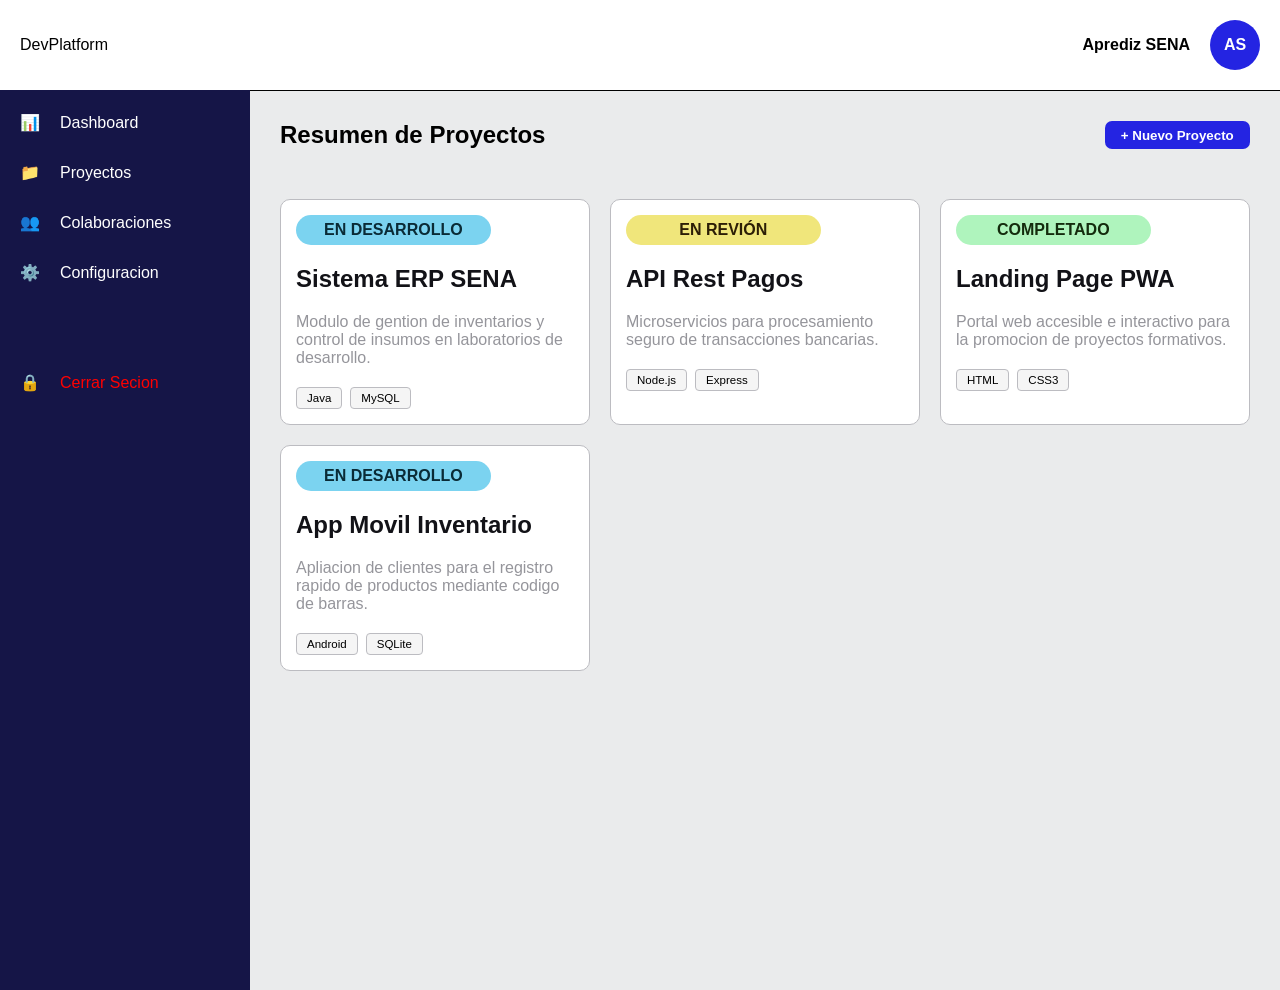
==== Jesus Manuel Sanchez/dashboard.html @ c8b3ba93 "Commit 1: esto fue lo que se entrego en la evaluacion" ====
<!DOCTYPE html>
<html lang="en">
<head>
    <meta charset="UTF-8">
    <meta name="viewport" content="width=device-width, initial-scale=1.0">
    <title>Dashboard</title>
    <link rel="stylesheet" href="css/style.css">
</head>
<body class="body-dashboard">

    <div class="contenido-inicial">
        <span class="menu">DevPlatform</span>

            <div>
            <h4>Aprediz SENA</h4>
            <span>AS</span>
            </div>
        </div>

    <div class="dashboard">

        <header>

            <nav>
                <ul>
                    <li><a href="dashboard" class="iconos1">Dashboard</a></li>
                    <li><a href="proyectos" class="iconos2">Proyectos</a></li>
                    <li><a href="colaboraciones" class="iconos3">Colaboraciones</a></li>
                    <li><a href="configuracion" class="iconos4">Configuracion</a></li>

                    <li><a href="index.html" class="cerrar-sesion iconos5">Cerrar Secion</a></li>
                </ul>
            </nav>
            
        </header>

        <main>
            <section>
                <div class="contenido">
                    <h1>Resumen de Proyectos</h1>

                    <button>+ Nuevo Proyecto</button>
                </div>

                <div class="contenerdor-proyectos">

                    <article class="proyectos item1">
                        <div class="estado"><span >EN DESARROLLO</span></div>
                        <h2>Sistema ERP SENA</h2>
                        <p>Modulo de gention de inventarios y control de insumos en laboratorios de desarrollo.</p>

                        <div class="sitios">
                        <span>Java</span>
                        <span>MySQL</span>
                        </div>
                    </article>

                    <article class="proyectos item2">
                        <div class="estado"><span>EN REVIÓN</span></div>
                        <h2>API Rest Pagos</h2>
                        <p>Microservicios para procesamiento seguro de transacciones bancarias.</p>

                        <div class="sitios">
                        <span>Node.js</span>
                        <span>Express</span>
                        </div>
                    </article>

                    <article class="proyectos item3">
                        <div class="estado"><span>COMPLETADO</span></div>
                        <h2>Landing Page PWA</h2>
                        <p>Portal web accesible e interactivo para la promocion de proyectos formativos.</p>

                        <div class="sitios">
                        <span>HTML</span>
                        <span>CSS3</span>
                        </div>
                    </article>

                    <article class="proyectos item1">
                        <div class="estado"><span >EN DESARROLLO</span></div>
                        <h2>App Movil Inventario</h2>
                        <p>Apliacion de clientes para el registro rapido de productos mediante codigo de barras.</p>

                        <div class="sitios">
                        <span>Android</span>
                        <span>SQLite</span>
                        </div>
                    </article>
        
                </div>
            </section>
        </main>
    </div>
    
</body>
</html>
---- Jesus Manuel Sanchez/css/style.css ----
*{
    margin: 0px;
    padding: 0px;
    box-sizing: border-box;
}

.body-index{
    min-height:100vh;
    flex-direction:column;
    background-color: rgb(234, 235, 236);
    display: flex;
    justify-content: center;
    align-items: center;
    font-family: Arial, Helvetica, sans-serif;

}

.container-form{
    width: 500px;
    height: 500px;
    background-color:white;
    padding: 20px;
    border-radius: 10px;
    box-shadow: 0 6px 10px rgb(188, 188, 193);
}

.contenido-form{
    text-align: center;
    margin-bottom: 30px;
}

.contenido-form span{
    color: rgb(61, 61, 241);
}

.contenido-form p{
    color: rgb(152, 152, 158);
    margin-top: 15px;
}

form label { 
    display: block;               
    margin-top: 20px;              
    font-weight: bold;           
}

form input, form select{ 
    width: 100%;                 
    padding: 8px;                
    margin-top: 5px;              
    border: 2px solid rgb(188, 188, 193) ;
    border-radius: 7px;
}

form button { 
    color: white;
    background-color: rgb(36, 36, 226);   
    width: 100%;            
    border: none;                 
    padding: 10px 15px;           
    margin-top: 15px;            
    border-radius: 10px;           
    cursor: pointer;              
}

form button:hover{
    background-color: rgb(67, 67, 237); 
}


.checkbox{
    display: flex;
    margin-top: 20px;
    justify-content: center;
    align-items: center;
    
}

.checkbox span{
    font-size: 15px;
    width: 200%;
    color: rgb(152, 152, 158);
}

.checkbox input{
    font-size: 10px;
    width:30px;
    margin-right: 20px;
}

/*=======================DASHBOARD======================================*/

.dashboard{
    display: flex;
    min-height: 100vh;
}
.body-dashboard{
    background-color: white;
    font-family: Arial, Helvetica, sans-serif;
}


.contenido-inicial{
    display: flex;
    justify-content: space-between;
    padding: 20px;
    align-items: center;
}

.contenido-inicial div{
    display: flex;
    gap: 20px;
    justify-content: center;
    align-items: center;
}

.contenido-inicial div span{
    background-color: rgb(36, 36, 226); 
    width: 50px;
    border-radius: 50px;
    color: white;
    font-weight: bold;
    height: 50px;
    display: flex;
    align-items: center;
    justify-content: center;
}

header{
    color: white;
    background-color: rgb(21, 21, 71);
    text-align: left;
    width: 250px;
    flex-shrink: 0;
}


header nav ul{
    list-style: none;
}

header nav ul li{
    margin: 15px 0;
}

nav a{
    display: block;
    color: white;
    padding: 8px 20px;
    text-decoration: none;
}


.iconos1::before{
    content: "📊";
    margin-right: 20px;
}

.iconos2::before{
    content: "📁";
    margin-right: 20px;
}

.iconos3::before{
    content: "👥";
    margin-right: 20px;
}

.iconos4::before{
    content: "⚙️";
    margin-right: 20px;
}

.iconos5::before{
    content: "🔒";
    margin-right: 20px;
}

nav a:hover{
    background-color: rgb(39, 39, 119);
    border-left: 4px solid rgb(36, 36, 226); ;
}

.cerrar-sesion{
    color: red;
    margin-top: 30%;
}

main{
    flex-grow: 1;
    padding: 30px;
    background-color: rgb(234, 235, 236);
    border-top: 1px solid;
}

.contenido{
    display: flex;
    justify-content: space-between;
}

.contenido button{
     background-color: rgb(36, 36, 226); 
     border: none;
    color: white;  
    width: 15%;
    font-weight: bold;
    border-radius: 7px;
}

.contenido button:hover{
     background-color: rgb(67, 67, 237); 
}

.contenerdor-proyectos{
    display: grid;
    grid-template-columns: repeat(auto-fit, minmax(250px, 1fr));
    gap: 20px;
    width: 100%;
    margin-top: 50px;
}

.proyectos{
    background-color: white;
    padding: 15px;
    border-radius: 10px;
    display: flex;
    flex-direction: column;
    border: 1px solid rgb(188, 188, 193) ;
}

.proyectos:hover{
    transform: translateY(-5px);
}

.proyectos p{
    color: rgb(149, 149, 155);
    margin-top: 20px;
}

.proyectos h2{
    color: rgb(18, 18, 23);
    margin-top: 20px;
}

.sitios {
    display: flex;
    gap: 8px;
    margin-top: 20px;
  
}

.sitios span {
    font-size: 0.72rem;
    border: 1px solid rgb(188, 188, 193) ;
    background-color: rgba(88, 86, 86, 0.06);
    padding: 4px 10px;
    border-radius: 4px;
}

.proyectos.item1 .estado{
    background-color: rgb(123, 211, 240);
    height: 30px;
    border-radius: 15px;
    align-items: center;
    display: flex;
    justify-content: center;
    color: rgb(10, 43, 54);
    font-weight: bolder;
    width: 70%;
}

.proyectos.item2 .estado{
    background-color: rgb(240, 230, 123);
    height: 30px;
    border-radius: 15px;
    align-items: center;
    display: flex;
    justify-content: center;
    color: rgb(44, 30, 6);
    font-weight: bolder;
     width: 70%;
}
.proyectos.item3 .estado{
    background-color: rgb(175, 244, 189);
    height: 30px;
    border-radius: 15px;
    align-items: center;
    display: flex;
    justify-content: center;
    color: rgb(20, 43, 13);
    font-weight: bolder;
     width: 70%;
}

 @media (max-width: 900px) {
    
    header{
        display: none;
    }

    .contenido{
        display: block;
    }

    .contenido button{
    width: 20%;
    height: 40px;
    margin-top: 20px;
    }

    .menu::before{
        content: "🟰";
        margin-right: 20px;
    }
}
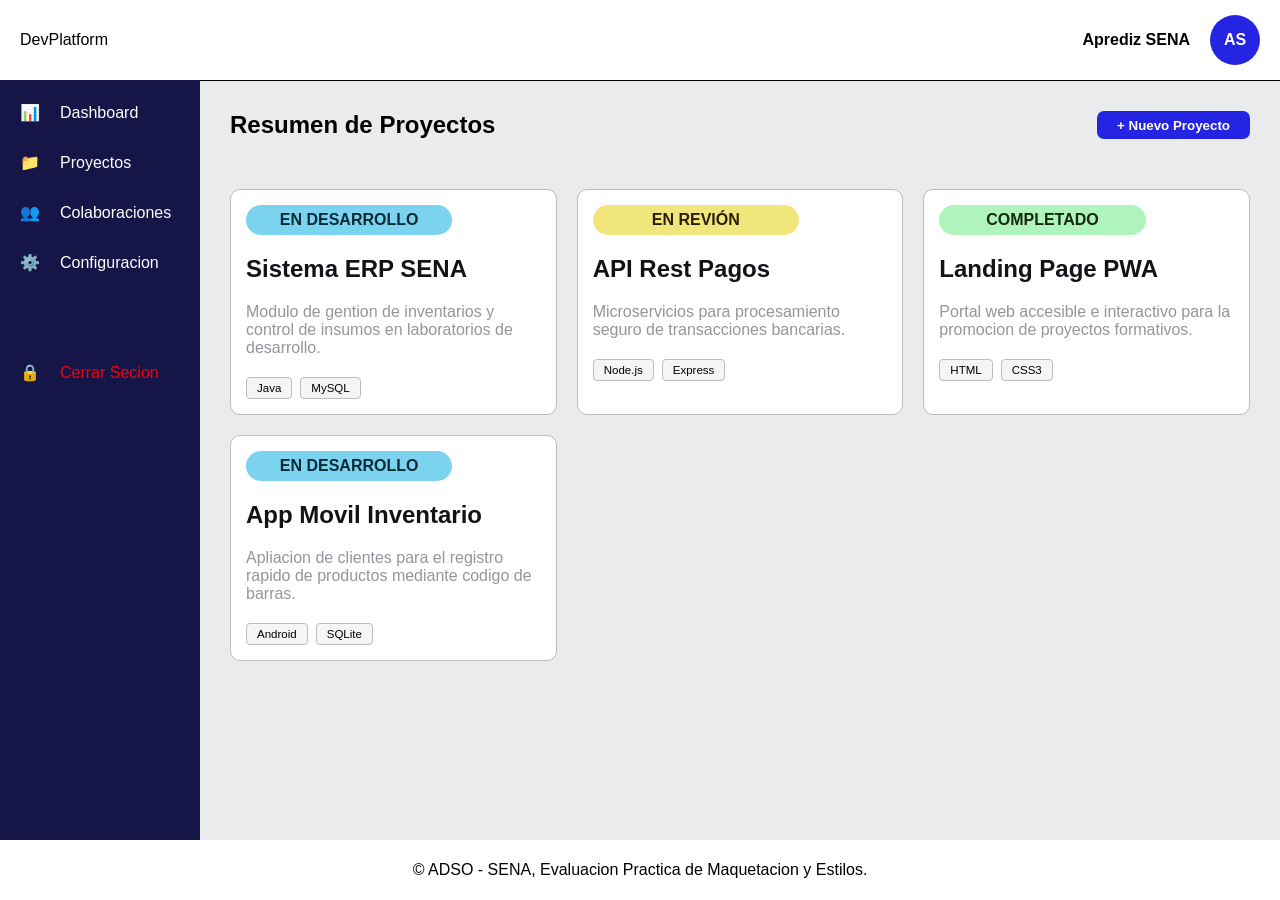
==== commit 85a528eb: "Commit 2: Se corrigieron cosas que faltaba y solicitaba los requerimientos de la pagina" ====
--- a/Jesus Manuel Sanchez/dashboard.html
+++ b/Jesus Manuel Sanchez/dashboard.html
@@ -8,31 +8,30 @@
 </head>
 <body class="body-dashboard">
 
-    <div class="contenido-inicial">
-        <span class="menu">DevPlatform</span>
-
-            <div>
-            <h4>Aprediz SENA</h4>
-            <span>AS</span>
-            </div>
-        </div>
-
     <div class="dashboard">
 
-        <header>
+    <header class="contenido-inicial">
 
-            <nav>
-                <ul>
-                    <li><a href="dashboard" class="iconos1">Dashboard</a></li>
-                    <li><a href="proyectos" class="iconos2">Proyectos</a></li>
-                    <li><a href="colaboraciones" class="iconos3">Colaboraciones</a></li>
-                    <li><a href="configuracion" class="iconos4">Configuracion</a></li>
+            <span class="menu">DevPlatform</span>
 
-                    <li><a href="index.html" class="cerrar-sesion iconos5">Cerrar Secion</a></li>
-                </ul>
-            </nav>
+                <div>
+                <h4>Aprediz SENA</h4>
+                <span>AS</span>
+                </div>
+     </header>
+
+
+     <nav>
+            <ul>
+                <li><a href="dashboard" class="iconos1">Dashboard</a></li>
+                <li><a href="proyectos" class="iconos2">Proyectos</a></li>
+                <li><a href="colaboraciones" class="iconos3">Colaboraciones</a></li>
+                <li><a href="configuracion" class="iconos4">Configuracion</a></li>
+
+                <li><a href="index.html" class="cerrar-sesion iconos5">Cerrar Secion</a></li>
+            </ul>
+     </nav>
             
-        </header>
 
         <main>
             <section>
@@ -91,6 +90,10 @@
                 </div>
             </section>
         </main>
+
+        <footer>
+            <p>&copy; ADSO - SENA, Evaluacion Practica de Maquetacion y Estilos.</p>
+        </footer>
     </div>
     
 </body>
--- a/Jesus Manuel Sanchez/css/style.css
+++ b/Jesus Manuel Sanchez/css/style.css
@@ -91,10 +91,22 @@
 
 /*=======================DASHBOARD======================================*/
 
+/* .dashboard{
+    display: flex;
+    min-height: 100vh;
+} */
+
 .dashboard{
-    display: flex;
+    display: grid;
+    grid-template-columns: 200px 1fr;
+    grid-template-rows: 80px 1fr 60px;
+    grid-template-areas: 
+    "header header"
+    "nav main"
+    "footer footer";
     min-height: 100vh;
 }
+
 .body-dashboard{
     background-color: white;
     font-family: Arial, Helvetica, sans-serif;
@@ -102,6 +114,7 @@
 
 
 .contenido-inicial{
+    grid-area: header;
     display: flex;
     justify-content: space-between;
     padding: 20px;
@@ -127,7 +140,8 @@
     justify-content: center;
 }
 
-header{
+nav{
+    grid-area: nav;
     color: white;
     background-color: rgb(21, 21, 71);
     text-align: left;
@@ -136,11 +150,11 @@
 }
 
 
-header nav ul{
+nav ul{
     list-style: none;
 }
 
-header nav ul li{
+nav ul li{
     margin: 15px 0;
 }
 
@@ -188,6 +202,7 @@
 }
 
 main{
+    grid-area: main;
     flex-grow: 1;
     padding: 30px;
     background-color: rgb(234, 235, 236);
@@ -293,12 +308,31 @@
      width: 70%;
 }
 
+footer{
+    grid-area: footer;
+    display: flex;
+    justify-content: center;
+    align-items: center;
+    padding: 20px;
+    
+}
+
  @media (max-width: 900px) {
+
+    .dashboard{
+    display: grid;
+    grid-template-columns: 1fr;
+    grid-template-rows: 80px 1fr 60px;
+    grid-template-areas: 
+    "header"
+    "main"
+    "footer";
+    }
+
+    nav{
+    display: none;
+    }
     
-    header{
-        display: none;
-    }
-
     .contenido{
         display: block;
     }
@@ -313,4 +347,8 @@
         content: "🟰";
         margin-right: 20px;
     }
-}
+
+    footer p{
+        text-align: center;
+    }
+}
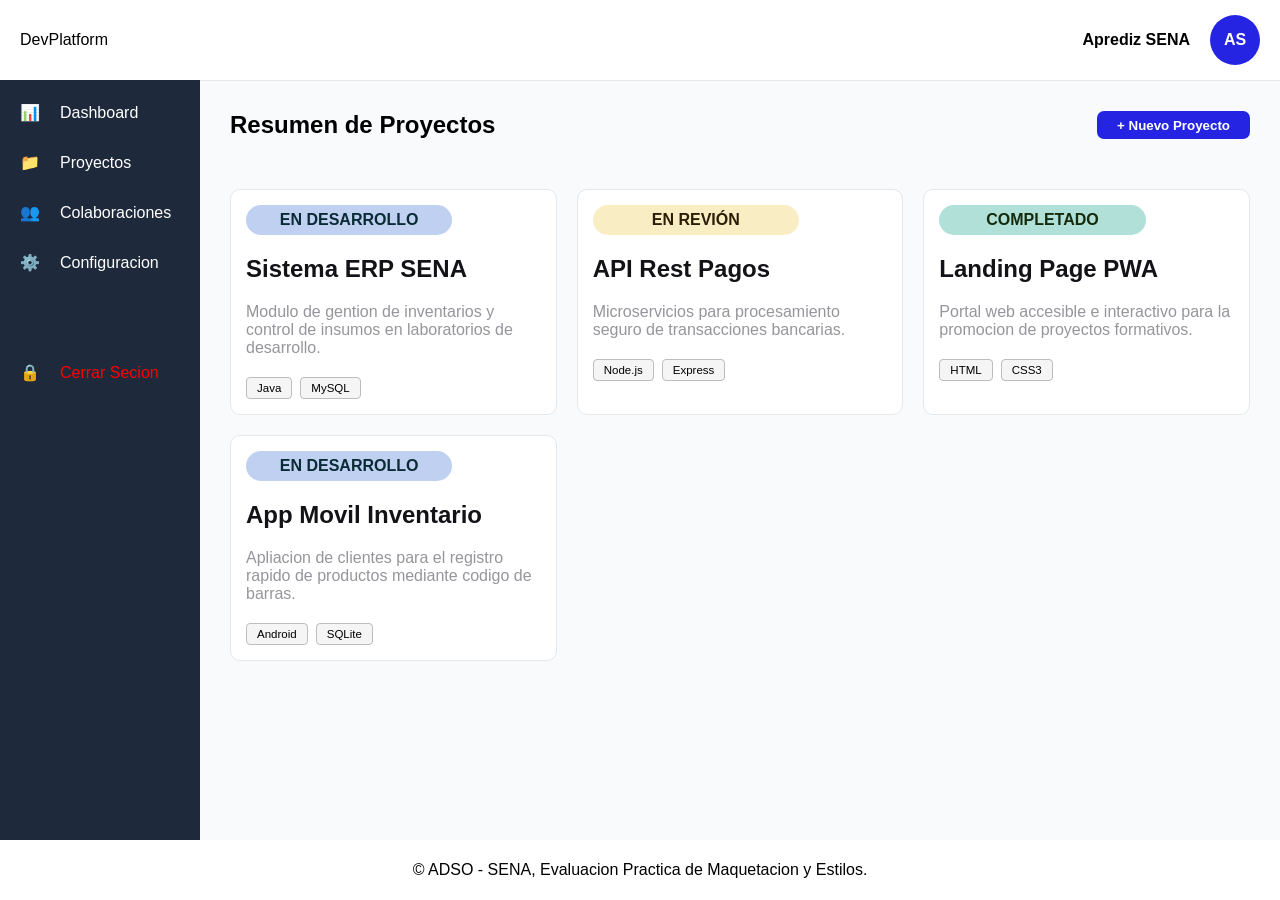
==== commit 4059dbb0: "Commit 3: Se añadio que al darle click al boton de hamburgesa salga el menu de navegacion se realizo" ====
--- a/Jesus Manuel Sanchez/dashboard.html
+++ b/Jesus Manuel Sanchez/dashboard.html
@@ -12,7 +12,7 @@
 
     <header class="contenido-inicial">
 
-            <span class="menu">DevPlatform</span>
+            <span class="menu" tabindex="0">DevPlatform</span>
 
                 <div>
                 <h4>Aprediz SENA</h4>
@@ -35,7 +35,7 @@
 
         <main>
             <section>
-                <div class="contenido">
+                <div class="contenido" >
                     <h1>Resumen de Proyectos</h1>
 
                     <button>+ Nuevo Proyecto</button>
--- a/Jesus Manuel Sanchez/css/style.css
+++ b/Jesus Manuel Sanchez/css/style.css
@@ -1,3 +1,9 @@
+
+:root{
+    --nav:#1E293B;
+    --main:
+}
+
 
 *{
     margin: 0px;
@@ -8,7 +14,7 @@
 .body-index{
     min-height:100vh;
     flex-direction:column;
-    background-color: rgb(234, 235, 236);
+    background-color: #F8FAFC;
     display: flex;
     justify-content: center;
     align-items: center;
@@ -51,6 +57,12 @@
     margin-top: 5px;              
     border: 2px solid rgb(188, 188, 193) ;
     border-radius: 7px;
+}
+
+form input:focus,
+ form select:focus{ 
+    outline: none;
+    border-color: rgb(36, 36, 226);
 }
 
 form button { 
@@ -143,7 +155,7 @@
 nav{
     grid-area: nav;
     color: white;
-    background-color: rgb(21, 21, 71);
+    background-color: #1E293B;
     text-align: left;
     width: 250px;
     flex-shrink: 0;
@@ -192,7 +204,7 @@
 }
 
 nav a:hover{
-    background-color: rgb(39, 39, 119);
+    background-color: #293445;
     border-left: 4px solid rgb(36, 36, 226); ;
 }
 
@@ -205,8 +217,8 @@
     grid-area: main;
     flex-grow: 1;
     padding: 30px;
-    background-color: rgb(234, 235, 236);
-    border-top: 1px solid;
+    background-color: #F8FAFC;
+    border-top: 1px solid #e4e8eb;
 }
 
 .contenido{
@@ -241,7 +253,7 @@
     border-radius: 10px;
     display: flex;
     flex-direction: column;
-    border: 1px solid rgb(188, 188, 193) ;
+    border: 1px solid #e4e8eb;
 }
 
 .proyectos:hover{
@@ -274,7 +286,7 @@
 }
 
 .proyectos.item1 .estado{
-    background-color: rgb(123, 211, 240);
+    background-color: #BFD0F1;
     height: 30px;
     border-radius: 15px;
     align-items: center;
@@ -286,7 +298,7 @@
 }
 
 .proyectos.item2 .estado{
-    background-color: rgb(240, 230, 123);
+    background-color: #F9EEC3;
     height: 30px;
     border-radius: 15px;
     align-items: center;
@@ -297,7 +309,7 @@
      width: 70%;
 }
 .proyectos.item3 .estado{
-    background-color: rgb(175, 244, 189);
+    background-color: #B0E0D8;
     height: 30px;
     border-radius: 15px;
     align-items: center;
@@ -344,9 +356,21 @@
     }
 
     .menu::before{
-        content: "🟰";
+        content: "☰";
         margin-right: 20px;
     }
+
+    header:focus-within + nav {
+        display: block;
+    }
+
+     nav{
+        position: fixed;
+        top: 8.7%;
+        z-index: 1000;
+        
+    }
+
 
     footer p{
         text-align: center;
